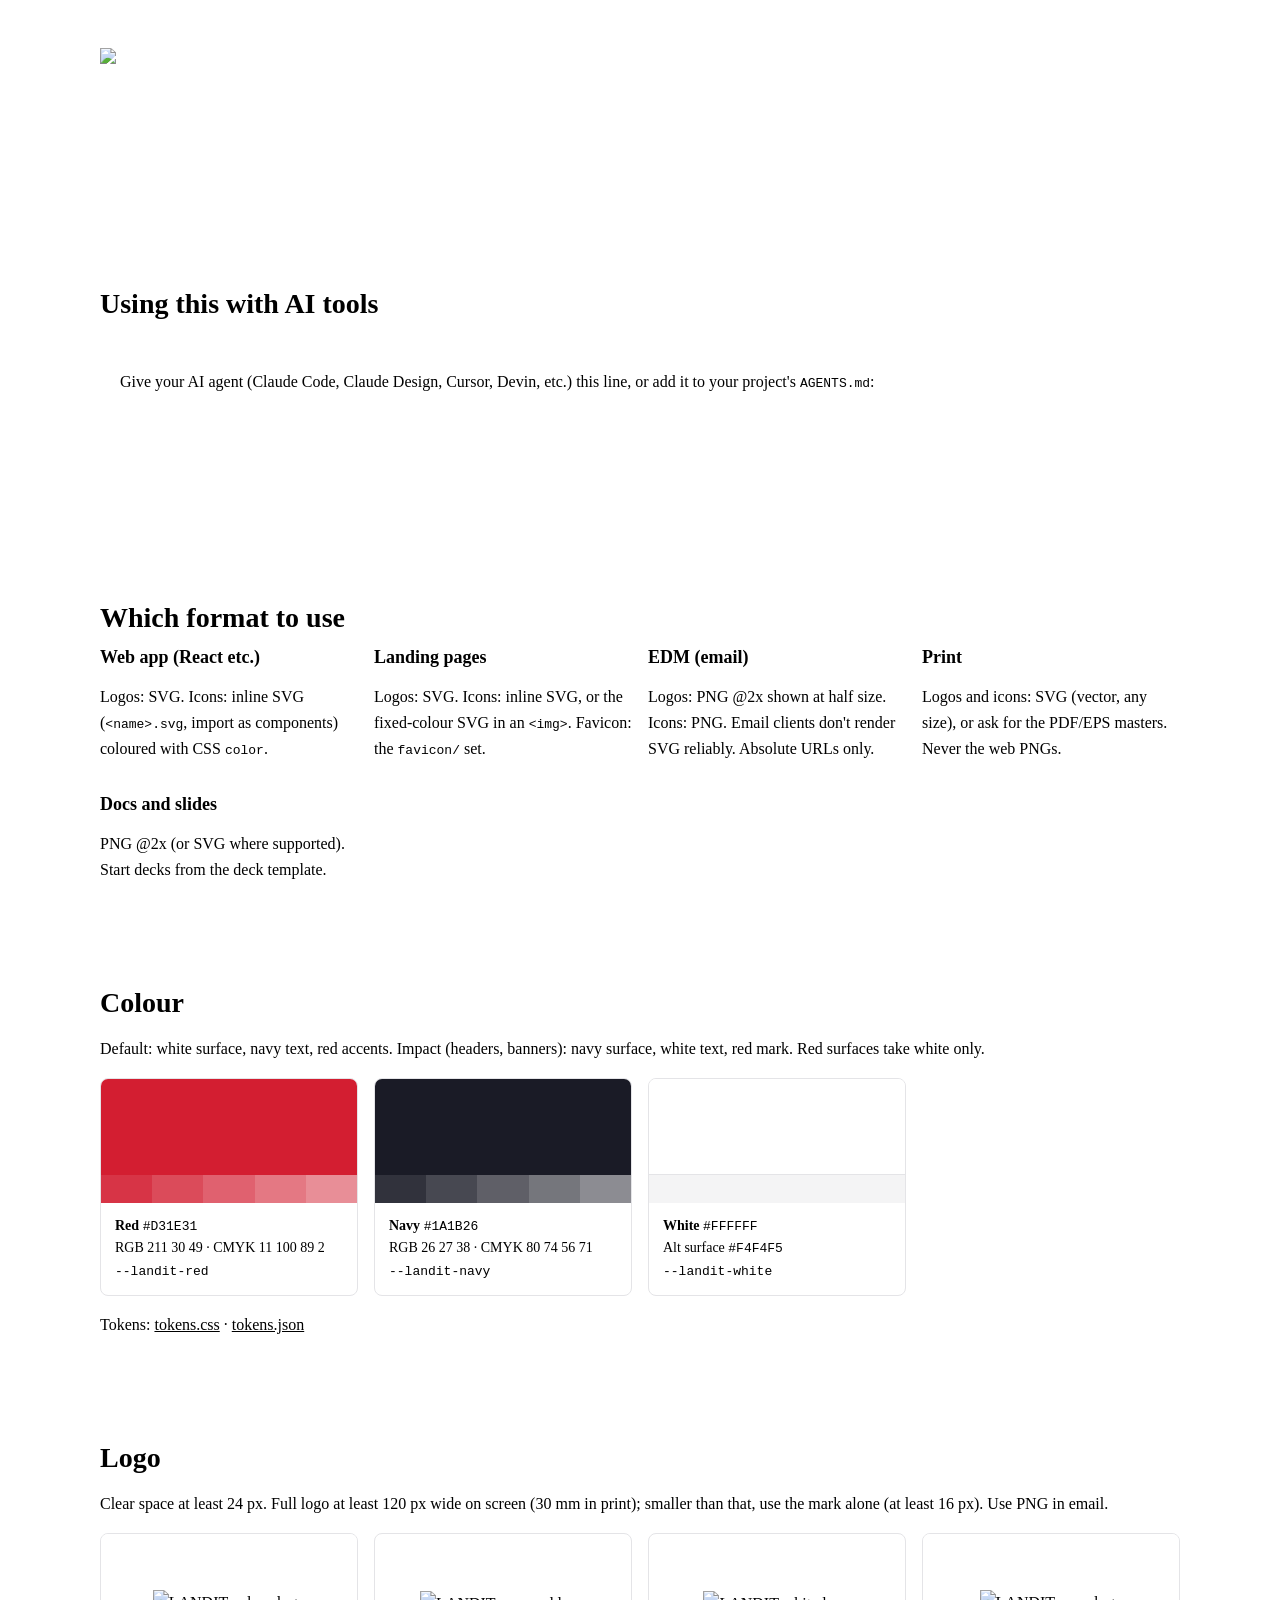
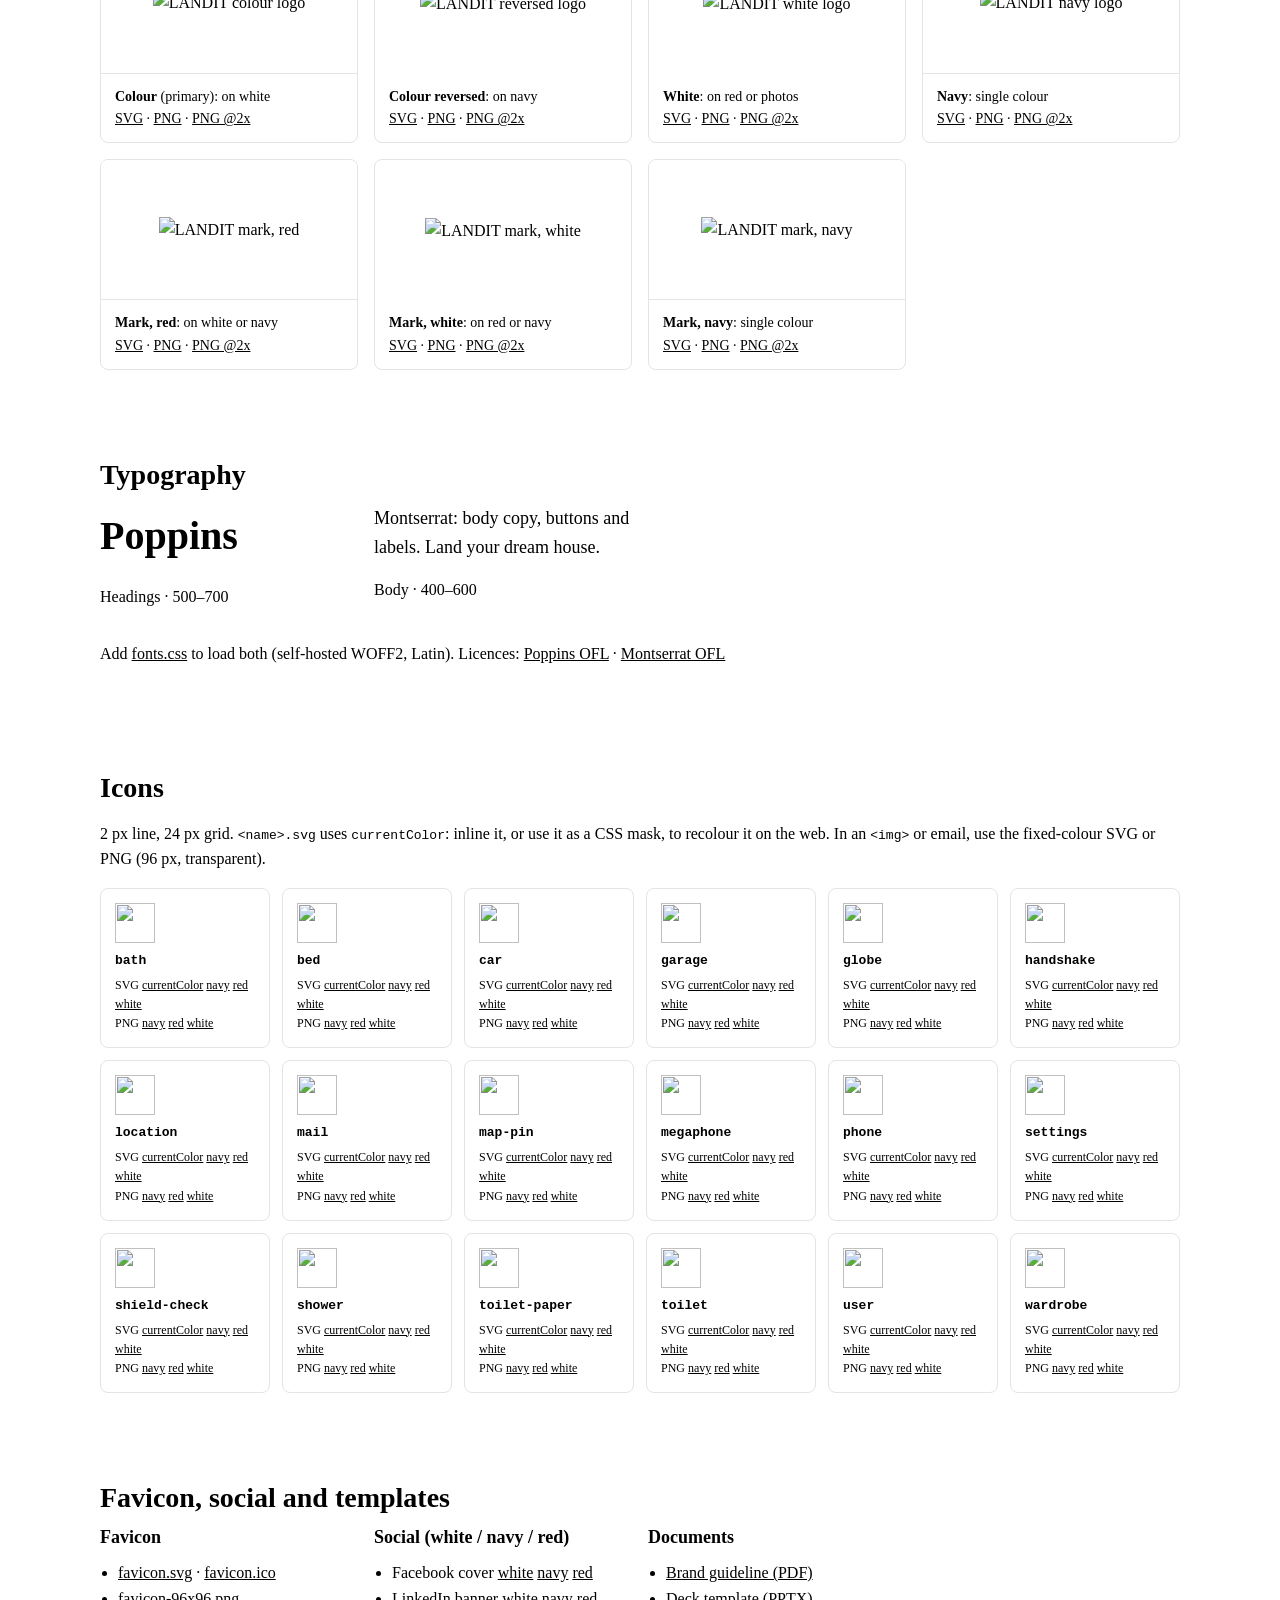
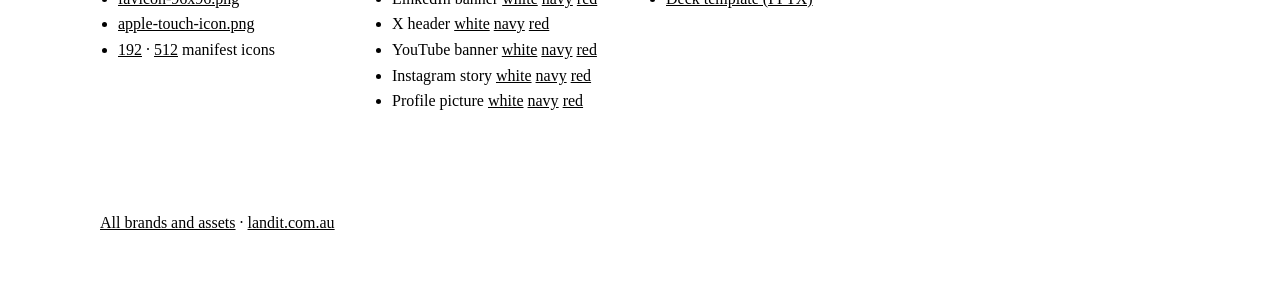
==== brand/landit/index.html @ 0f8bdc1c "chore: Add LANDIT brand guide, brand page and design tokens brand/landit/AGENTS.md is the agent-read" ====
<!DOCTYPE html>
<html lang="en-AU">
<head>
  <meta charset="UTF-8" />
  <meta name="viewport" content="width=device-width, initial-scale=1.0" />
  <meta name="robots" content="noindex, nofollow" />
  <title>LANDIT Brand Assets</title>
  <link rel="icon" href="https://asset.landit.com.au/brand/landit/favicon/favicon.svg" type="image/svg+xml" />
  <link rel="stylesheet" href="https://asset.landit.com.au/brand/landit/fonts/fonts.css" />
  <link rel="stylesheet" href="https://asset.landit.com.au/brand/landit/tokens.css" />
  <style>
    * { box-sizing: border-box; }
    body { margin: 0; font-family: var(--landit-font-body); color: var(--landit-text); background: var(--landit-surface); line-height: 1.6; }
    h1, h2, h3 { font-family: var(--landit-font-heading); line-height: 1.2; margin: 0 0 12px; }
    h2 { font-size: 28px; font-weight: 600; margin-top: 8px; }
    h3 { font-size: 18px; font-weight: 600; }
    a { color: var(--landit-red); }
    code { font-size: 13px; }
    .wrap { max-width: 1120px; margin: 0 auto; padding: 0 20px; }
    header { background: var(--landit-navy); color: #fff; padding: 48px 0 40px; }
    header img { width: 220px; height: auto; display: block; margin-bottom: 24px; }
    header p { margin: 0; max-width: 680px; color: #fff; overflow-wrap: anywhere; }
    header a { color: #fff; }
    section { padding: 40px 0; border-bottom: 1px solid var(--landit-surface-alt); }
    .muted { color: var(--landit-text-muted); }
    .grid { display: grid; gap: 16px; grid-template-columns: repeat(auto-fill, minmax(min(220px, 100%), 1fr)); }
    .card { border: 1px solid #E4E4E7; border-radius: 8px; overflow: hidden; }
    .card .body { padding: 12px 14px; font-size: 14px; }
    .swatch { height: 96px; }
    .logo-tile { height: 140px; display: flex; align-items: center; justify-content: center; padding: 24px; }
    .logo-tile img { max-width: 100%; max-height: 72px; }
    .on-white { background: #fff; border-bottom: 1px solid #E4E4E7; }
    .on-navy { background: var(--landit-navy); }
    .on-red { background: var(--landit-red); }
    .tints { display: flex; height: 28px; }
    .tints span { flex: 1; }
    .icons { display: grid; gap: 12px; grid-template-columns: repeat(auto-fill, minmax(min(170px, 100%), 1fr)); }
    .icon { margin: 0; border: 1px solid #E4E4E7; border-radius: 8px; padding: 14px; font-size: 12px; }
    .icon img { display: block; margin-bottom: 8px; }
    .icon code { display: block; font-size: 13px; font-weight: 600; margin-bottom: 4px; }
    .icon span { display: block; }
    .type-sample { font-family: var(--landit-font-heading); font-size: 40px; font-weight: 700; margin: 0; }
    .type-sample.body { font-family: var(--landit-font-body); font-size: 18px; font-weight: 400; }
    ul.links { padding-left: 18px; margin: 0; }
    .agents { background: var(--landit-surface-alt); border-radius: 8px; padding: 20px; }
    pre { background: var(--landit-navy); color: #fff; padding: 14px; border-radius: 8px; white-space: pre-wrap; overflow-wrap: anywhere; font-size: 13px; }
  </style>
</head>
<body>
  <header>
    <div class="wrap">
      <img src="https://asset.landit.com.au/brand/landit/logo/landit-logo-color-reversed.svg" alt="LANDIT" />
      <h1>Brand assets</h1>
      <p>Official, web-ready LANDIT logos, icons, fonts, colours and templates. Every link here is a permanent URL you can hotlink.
        Rules for using them: <a href="https://asset.landit.com.au/brand/landit/AGENTS.md">brand guide (AGENTS.md)</a> ·
        <a href="https://asset.landit.com.au/brand/landit/guideline/landit-brand-guideline.pdf">guideline PDF</a>.</p>
    </div>
  </header>

  <main class="wrap">
    <section>
      <h2>Using this with AI tools</h2>
      <div class="agents">
        <p>Give your AI agent (Claude Code, Claude Design, Cursor, Devin, etc.) this line, or add it to your project's <code>AGENTS.md</code>:</p>
        <pre>Follow the LANDIT brand guide at https://asset.landit.com.au/brand/landit/AGENTS.md
(index of all assets: https://asset.landit.com.au/llms.txt). Use the published asset URLs; don't redraw logos or icons.</pre>
      </div>
    </section>

    <section>
      <h2>Which format to use</h2>
      <div class="grid">
        <div><h3>Web app (React etc.)</h3><p>Logos: SVG. Icons: inline SVG (<code>&lt;name&gt;.svg</code>, import as components) coloured with CSS <code>color</code>.</p></div>
        <div><h3>Landing pages</h3><p>Logos: SVG. Icons: inline SVG, or the fixed-colour SVG in an <code>&lt;img&gt;</code>. Favicon: the <code>favicon/</code> set.</p></div>
        <div><h3>EDM (email)</h3><p>Logos: PNG @2x shown at half size. Icons: PNG. Email clients don't render SVG reliably. Absolute URLs only.</p></div>
        <div><h3>Print</h3><p>Logos and icons: SVG (vector, any size), or ask for the PDF/EPS masters. Never the web PNGs.</p></div>
        <div><h3>Docs and slides</h3><p>PNG @2x (or SVG where supported). Start decks from the deck template.</p></div>
      </div>
    </section>

    <section>
      <h2>Colour</h2>
      <p class="muted">Default: white surface, navy text, red accents. Impact (headers, banners): navy surface, white text, red mark. Red surfaces take white only.</p>
      <div class="grid">
        <div class="card"><div class="swatch" style="background:#D31E31"></div>
          <div class="tints"><span style="background:#D73446"></span><span style="background:#DB4B5A"></span><span style="background:#E0616F"></span><span style="background:#E47883"></span><span style="background:#E88E97"></span></div>
          <div class="body"><strong>Red</strong> <code>#D31E31</code><br />RGB 211 30 49 · CMYK 11 100 89 2<br /><code>--landit-red</code></div></div>
        <div class="card"><div class="swatch" style="background:#1A1B26"></div>
          <div class="tints"><span style="background:#31323C"></span><span style="background:#474851"></span><span style="background:#5F5F67"></span><span style="background:#75767C"></span><span style="background:#8C8C92"></span></div>
          <div class="body"><strong>Navy</strong> <code>#1A1B26</code><br />RGB 26 27 38 · CMYK 80 74 56 71<br /><code>--landit-navy</code></div></div>
        <div class="card"><div class="swatch" style="background:#FFFFFF;border-bottom:1px solid #E4E4E7"></div>
          <div class="tints"><span style="background:#F4F4F5"></span></div>
          <div class="body"><strong>White</strong> <code>#FFFFFF</code><br />Alt surface <code>#F4F4F5</code><br /><code>--landit-white</code></div></div>
      </div>
      <p>Tokens: <a href="https://asset.landit.com.au/brand/landit/tokens.css">tokens.css</a> · <a href="https://asset.landit.com.au/brand/landit/tokens.json">tokens.json</a></p>
    </section>

    <section>
      <h2>Logo</h2>
      <p class="muted">Clear space at least 24 px. Full logo at least 120 px wide on screen (30 mm in print); smaller than that, use the mark alone (at least 16 px). Use PNG in email.</p>
      <div class="grid">
        <div class="card"><div class="logo-tile on-white"><img src="https://asset.landit.com.au/brand/landit/logo/landit-logo-color.svg" alt="LANDIT colour logo" /></div>
          <div class="body"><strong>Colour</strong> (primary): on white<br /><a href="https://asset.landit.com.au/brand/landit/logo/landit-logo-color.svg">SVG</a> · <a href="https://asset.landit.com.au/brand/landit/logo/landit-logo-color.png">PNG</a> · <a href="https://asset.landit.com.au/brand/landit/logo/landit-logo-color@2x.png">PNG @2x</a></div></div>
        <div class="card"><div class="logo-tile on-navy"><img src="https://asset.landit.com.au/brand/landit/logo/landit-logo-color-reversed.svg" alt="LANDIT reversed logo" /></div>
          <div class="body"><strong>Colour reversed</strong>: on navy<br /><a href="https://asset.landit.com.au/brand/landit/logo/landit-logo-color-reversed.svg">SVG</a> · <a href="https://asset.landit.com.au/brand/landit/logo/landit-logo-color-reversed.png">PNG</a> · <a href="https://asset.landit.com.au/brand/landit/logo/landit-logo-color-reversed@2x.png">PNG @2x</a></div></div>
        <div class="card"><div class="logo-tile on-red"><img src="https://asset.landit.com.au/brand/landit/logo/landit-logo-white.svg" alt="LANDIT white logo" /></div>
          <div class="body"><strong>White</strong>: on red or photos<br /><a href="https://asset.landit.com.au/brand/landit/logo/landit-logo-white.svg">SVG</a> · <a href="https://asset.landit.com.au/brand/landit/logo/landit-logo-white.png">PNG</a> · <a href="https://asset.landit.com.au/brand/landit/logo/landit-logo-white@2x.png">PNG @2x</a></div></div>
        <div class="card"><div class="logo-tile on-white"><img src="https://asset.landit.com.au/brand/landit/logo/landit-logo-navy.svg" alt="LANDIT navy logo" /></div>
          <div class="body"><strong>Navy</strong>: single colour<br /><a href="https://asset.landit.com.au/brand/landit/logo/landit-logo-navy.svg">SVG</a> · <a href="https://asset.landit.com.au/brand/landit/logo/landit-logo-navy.png">PNG</a> · <a href="https://asset.landit.com.au/brand/landit/logo/landit-logo-navy@2x.png">PNG @2x</a></div></div>
        <div class="card"><div class="logo-tile on-white"><img src="https://asset.landit.com.au/brand/landit/logo/landit-mark-red.svg" alt="LANDIT mark, red" /></div>
          <div class="body"><strong>Mark, red</strong>: on white or navy<br /><a href="https://asset.landit.com.au/brand/landit/logo/landit-mark-red.svg">SVG</a> · <a href="https://asset.landit.com.au/brand/landit/logo/landit-mark-red.png">PNG</a> · <a href="https://asset.landit.com.au/brand/landit/logo/landit-mark-red@2x.png">PNG @2x</a></div></div>
        <div class="card"><div class="logo-tile on-red"><img src="https://asset.landit.com.au/brand/landit/logo/landit-mark-white.svg" alt="LANDIT mark, white" /></div>
          <div class="body"><strong>Mark, white</strong>: on red or navy<br /><a href="https://asset.landit.com.au/brand/landit/logo/landit-mark-white.svg">SVG</a> · <a href="https://asset.landit.com.au/brand/landit/logo/landit-mark-white.png">PNG</a> · <a href="https://asset.landit.com.au/brand/landit/logo/landit-mark-white@2x.png">PNG @2x</a></div></div>
        <div class="card"><div class="logo-tile on-white"><img src="https://asset.landit.com.au/brand/landit/logo/landit-mark-navy.svg" alt="LANDIT mark, navy" /></div>
          <div class="body"><strong>Mark, navy</strong>: single colour<br /><a href="https://asset.landit.com.au/brand/landit/logo/landit-mark-navy.svg">SVG</a> · <a href="https://asset.landit.com.au/brand/landit/logo/landit-mark-navy.png">PNG</a> · <a href="https://asset.landit.com.au/brand/landit/logo/landit-mark-navy@2x.png">PNG @2x</a></div></div>
      </div>
    </section>

    <section>
      <h2>Typography</h2>
      <div class="grid">
        <div><p class="type-sample">Poppins</p><p class="muted">Headings · 500–700</p></div>
        <div><p class="type-sample body">Montserrat: body copy, buttons and labels. Land your dream house.</p><p class="muted">Body · 400–600</p></div>
      </div>
      <p>Add <a href="https://asset.landit.com.au/brand/landit/fonts/fonts.css">fonts.css</a> to load both (self-hosted WOFF2, Latin). Licences: <a href="https://asset.landit.com.au/brand/landit/fonts/OFL-poppins.txt">Poppins OFL</a> · <a href="https://asset.landit.com.au/brand/landit/fonts/OFL-montserrat.txt">Montserrat OFL</a></p>
    </section>

    <section>
      <h2>Icons</h2>
      <p class="muted">2 px line, 24 px grid. <code>&lt;name&gt;.svg</code> uses <code>currentColor</code>: inline it, or use it as a CSS mask, to recolour it on the web. In an <code>&lt;img&gt;</code> or email, use the fixed-colour SVG or PNG (96 px, transparent).</p>
      <div class="icons">
      <figure class="icon"><img src="https://asset.landit.com.au/brand/landit/icons/svg/bath-navy.svg" alt="" width="40" height="40"><figcaption><code>bath</code><span>SVG <a href="https://asset.landit.com.au/brand/landit/icons/svg/bath.svg">currentColor</a> <a href="https://asset.landit.com.au/brand/landit/icons/svg/bath-navy.svg">navy</a> <a href="https://asset.landit.com.au/brand/landit/icons/svg/bath-red.svg">red</a> <a href="https://asset.landit.com.au/brand/landit/icons/svg/bath-white.svg">white</a></span><span>PNG <a href="https://asset.landit.com.au/brand/landit/icons/png/bath-navy.png">navy</a> <a href="https://asset.landit.com.au/brand/landit/icons/png/bath-red.png">red</a> <a href="https://asset.landit.com.au/brand/landit/icons/png/bath-white.png">white</a></span></figcaption></figure>
      <figure class="icon"><img src="https://asset.landit.com.au/brand/landit/icons/svg/bed-navy.svg" alt="" width="40" height="40"><figcaption><code>bed</code><span>SVG <a href="https://asset.landit.com.au/brand/landit/icons/svg/bed.svg">currentColor</a> <a href="https://asset.landit.com.au/brand/landit/icons/svg/bed-navy.svg">navy</a> <a href="https://asset.landit.com.au/brand/landit/icons/svg/bed-red.svg">red</a> <a href="https://asset.landit.com.au/brand/landit/icons/svg/bed-white.svg">white</a></span><span>PNG <a href="https://asset.landit.com.au/brand/landit/icons/png/bed-navy.png">navy</a> <a href="https://asset.landit.com.au/brand/landit/icons/png/bed-red.png">red</a> <a href="https://asset.landit.com.au/brand/landit/icons/png/bed-white.png">white</a></span></figcaption></figure>
      <figure class="icon"><img src="https://asset.landit.com.au/brand/landit/icons/svg/car-navy.svg" alt="" width="40" height="40"><figcaption><code>car</code><span>SVG <a href="https://asset.landit.com.au/brand/landit/icons/svg/car.svg">currentColor</a> <a href="https://asset.landit.com.au/brand/landit/icons/svg/car-navy.svg">navy</a> <a href="https://asset.landit.com.au/brand/landit/icons/svg/car-red.svg">red</a> <a href="https://asset.landit.com.au/brand/landit/icons/svg/car-white.svg">white</a></span><span>PNG <a href="https://asset.landit.com.au/brand/landit/icons/png/car-navy.png">navy</a> <a href="https://asset.landit.com.au/brand/landit/icons/png/car-red.png">red</a> <a href="https://asset.landit.com.au/brand/landit/icons/png/car-white.png">white</a></span></figcaption></figure>
      <figure class="icon"><img src="https://asset.landit.com.au/brand/landit/icons/svg/garage-navy.svg" alt="" width="40" height="40"><figcaption><code>garage</code><span>SVG <a href="https://asset.landit.com.au/brand/landit/icons/svg/garage.svg">currentColor</a> <a href="https://asset.landit.com.au/brand/landit/icons/svg/garage-navy.svg">navy</a> <a href="https://asset.landit.com.au/brand/landit/icons/svg/garage-red.svg">red</a> <a href="https://asset.landit.com.au/brand/landit/icons/svg/garage-white.svg">white</a></span><span>PNG <a href="https://asset.landit.com.au/brand/landit/icons/png/garage-navy.png">navy</a> <a href="https://asset.landit.com.au/brand/landit/icons/png/garage-red.png">red</a> <a href="https://asset.landit.com.au/brand/landit/icons/png/garage-white.png">white</a></span></figcaption></figure>
      <figure class="icon"><img src="https://asset.landit.com.au/brand/landit/icons/svg/globe-navy.svg" alt="" width="40" height="40"><figcaption><code>globe</code><span>SVG <a href="https://asset.landit.com.au/brand/landit/icons/svg/globe.svg">currentColor</a> <a href="https://asset.landit.com.au/brand/landit/icons/svg/globe-navy.svg">navy</a> <a href="https://asset.landit.com.au/brand/landit/icons/svg/globe-red.svg">red</a> <a href="https://asset.landit.com.au/brand/landit/icons/svg/globe-white.svg">white</a></span><span>PNG <a href="https://asset.landit.com.au/brand/landit/icons/png/globe-navy.png">navy</a> <a href="https://asset.landit.com.au/brand/landit/icons/png/globe-red.png">red</a> <a href="https://asset.landit.com.au/brand/landit/icons/png/globe-white.png">white</a></span></figcaption></figure>
      <figure class="icon"><img src="https://asset.landit.com.au/brand/landit/icons/svg/handshake-navy.svg" alt="" width="40" height="40"><figcaption><code>handshake</code><span>SVG <a href="https://asset.landit.com.au/brand/landit/icons/svg/handshake.svg">currentColor</a> <a href="https://asset.landit.com.au/brand/landit/icons/svg/handshake-navy.svg">navy</a> <a href="https://asset.landit.com.au/brand/landit/icons/svg/handshake-red.svg">red</a> <a href="https://asset.landit.com.au/brand/landit/icons/svg/handshake-white.svg">white</a></span><span>PNG <a href="https://asset.landit.com.au/brand/landit/icons/png/handshake-navy.png">navy</a> <a href="https://asset.landit.com.au/brand/landit/icons/png/handshake-red.png">red</a> <a href="https://asset.landit.com.au/brand/landit/icons/png/handshake-white.png">white</a></span></figcaption></figure>
      <figure class="icon"><img src="https://asset.landit.com.au/brand/landit/icons/svg/location-navy.svg" alt="" width="40" height="40"><figcaption><code>location</code><span>SVG <a href="https://asset.landit.com.au/brand/landit/icons/svg/location.svg">currentColor</a> <a href="https://asset.landit.com.au/brand/landit/icons/svg/location-navy.svg">navy</a> <a href="https://asset.landit.com.au/brand/landit/icons/svg/location-red.svg">red</a> <a href="https://asset.landit.com.au/brand/landit/icons/svg/location-white.svg">white</a></span><span>PNG <a href="https://asset.landit.com.au/brand/landit/icons/png/location-navy.png">navy</a> <a href="https://asset.landit.com.au/brand/landit/icons/png/location-red.png">red</a> <a href="https://asset.landit.com.au/brand/landit/icons/png/location-white.png">white</a></span></figcaption></figure>
      <figure class="icon"><img src="https://asset.landit.com.au/brand/landit/icons/svg/mail-navy.svg" alt="" width="40" height="40"><figcaption><code>mail</code><span>SVG <a href="https://asset.landit.com.au/brand/landit/icons/svg/mail.svg">currentColor</a> <a href="https://asset.landit.com.au/brand/landit/icons/svg/mail-navy.svg">navy</a> <a href="https://asset.landit.com.au/brand/landit/icons/svg/mail-red.svg">red</a> <a href="https://asset.landit.com.au/brand/landit/icons/svg/mail-white.svg">white</a></span><span>PNG <a href="https://asset.landit.com.au/brand/landit/icons/png/mail-navy.png">navy</a> <a href="https://asset.landit.com.au/brand/landit/icons/png/mail-red.png">red</a> <a href="https://asset.landit.com.au/brand/landit/icons/png/mail-white.png">white</a></span></figcaption></figure>
      <figure class="icon"><img src="https://asset.landit.com.au/brand/landit/icons/svg/map-pin-navy.svg" alt="" width="40" height="40"><figcaption><code>map-pin</code><span>SVG <a href="https://asset.landit.com.au/brand/landit/icons/svg/map-pin.svg">currentColor</a> <a href="https://asset.landit.com.au/brand/landit/icons/svg/map-pin-navy.svg">navy</a> <a href="https://asset.landit.com.au/brand/landit/icons/svg/map-pin-red.svg">red</a> <a href="https://asset.landit.com.au/brand/landit/icons/svg/map-pin-white.svg">white</a></span><span>PNG <a href="https://asset.landit.com.au/brand/landit/icons/png/map-pin-navy.png">navy</a> <a href="https://asset.landit.com.au/brand/landit/icons/png/map-pin-red.png">red</a> <a href="https://asset.landit.com.au/brand/landit/icons/png/map-pin-white.png">white</a></span></figcaption></figure>
      <figure class="icon"><img src="https://asset.landit.com.au/brand/landit/icons/svg/megaphone-navy.svg" alt="" width="40" height="40"><figcaption><code>megaphone</code><span>SVG <a href="https://asset.landit.com.au/brand/landit/icons/svg/megaphone.svg">currentColor</a> <a href="https://asset.landit.com.au/brand/landit/icons/svg/megaphone-navy.svg">navy</a> <a href="https://asset.landit.com.au/brand/landit/icons/svg/megaphone-red.svg">red</a> <a href="https://asset.landit.com.au/brand/landit/icons/svg/megaphone-white.svg">white</a></span><span>PNG <a href="https://asset.landit.com.au/brand/landit/icons/png/megaphone-navy.png">navy</a> <a href="https://asset.landit.com.au/brand/landit/icons/png/megaphone-red.png">red</a> <a href="https://asset.landit.com.au/brand/landit/icons/png/megaphone-white.png">white</a></span></figcaption></figure>
      <figure class="icon"><img src="https://asset.landit.com.au/brand/landit/icons/svg/phone-navy.svg" alt="" width="40" height="40"><figcaption><code>phone</code><span>SVG <a href="https://asset.landit.com.au/brand/landit/icons/svg/phone.svg">currentColor</a> <a href="https://asset.landit.com.au/brand/landit/icons/svg/phone-navy.svg">navy</a> <a href="https://asset.landit.com.au/brand/landit/icons/svg/phone-red.svg">red</a> <a href="https://asset.landit.com.au/brand/landit/icons/svg/phone-white.svg">white</a></span><span>PNG <a href="https://asset.landit.com.au/brand/landit/icons/png/phone-navy.png">navy</a> <a href="https://asset.landit.com.au/brand/landit/icons/png/phone-red.png">red</a> <a href="https://asset.landit.com.au/brand/landit/icons/png/phone-white.png">white</a></span></figcaption></figure>
      <figure class="icon"><img src="https://asset.landit.com.au/brand/landit/icons/svg/settings-navy.svg" alt="" width="40" height="40"><figcaption><code>settings</code><span>SVG <a href="https://asset.landit.com.au/brand/landit/icons/svg/settings.svg">currentColor</a> <a href="https://asset.landit.com.au/brand/landit/icons/svg/settings-navy.svg">navy</a> <a href="https://asset.landit.com.au/brand/landit/icons/svg/settings-red.svg">red</a> <a href="https://asset.landit.com.au/brand/landit/icons/svg/settings-white.svg">white</a></span><span>PNG <a href="https://asset.landit.com.au/brand/landit/icons/png/settings-navy.png">navy</a> <a href="https://asset.landit.com.au/brand/landit/icons/png/settings-red.png">red</a> <a href="https://asset.landit.com.au/brand/landit/icons/png/settings-white.png">white</a></span></figcaption></figure>
      <figure class="icon"><img src="https://asset.landit.com.au/brand/landit/icons/svg/shield-check-navy.svg" alt="" width="40" height="40"><figcaption><code>shield-check</code><span>SVG <a href="https://asset.landit.com.au/brand/landit/icons/svg/shield-check.svg">currentColor</a> <a href="https://asset.landit.com.au/brand/landit/icons/svg/shield-check-navy.svg">navy</a> <a href="https://asset.landit.com.au/brand/landit/icons/svg/shield-check-red.svg">red</a> <a href="https://asset.landit.com.au/brand/landit/icons/svg/shield-check-white.svg">white</a></span><span>PNG <a href="https://asset.landit.com.au/brand/landit/icons/png/shield-check-navy.png">navy</a> <a href="https://asset.landit.com.au/brand/landit/icons/png/shield-check-red.png">red</a> <a href="https://asset.landit.com.au/brand/landit/icons/png/shield-check-white.png">white</a></span></figcaption></figure>
      <figure class="icon"><img src="https://asset.landit.com.au/brand/landit/icons/svg/shower-navy.svg" alt="" width="40" height="40"><figcaption><code>shower</code><span>SVG <a href="https://asset.landit.com.au/brand/landit/icons/svg/shower.svg">currentColor</a> <a href="https://asset.landit.com.au/brand/landit/icons/svg/shower-navy.svg">navy</a> <a href="https://asset.landit.com.au/brand/landit/icons/svg/shower-red.svg">red</a> <a href="https://asset.landit.com.au/brand/landit/icons/svg/shower-white.svg">white</a></span><span>PNG <a href="https://asset.landit.com.au/brand/landit/icons/png/shower-navy.png">navy</a> <a href="https://asset.landit.com.au/brand/landit/icons/png/shower-red.png">red</a> <a href="https://asset.landit.com.au/brand/landit/icons/png/shower-white.png">white</a></span></figcaption></figure>
      <figure class="icon"><img src="https://asset.landit.com.au/brand/landit/icons/svg/toilet-paper-navy.svg" alt="" width="40" height="40"><figcaption><code>toilet-paper</code><span>SVG <a href="https://asset.landit.com.au/brand/landit/icons/svg/toilet-paper.svg">currentColor</a> <a href="https://asset.landit.com.au/brand/landit/icons/svg/toilet-paper-navy.svg">navy</a> <a href="https://asset.landit.com.au/brand/landit/icons/svg/toilet-paper-red.svg">red</a> <a href="https://asset.landit.com.au/brand/landit/icons/svg/toilet-paper-white.svg">white</a></span><span>PNG <a href="https://asset.landit.com.au/brand/landit/icons/png/toilet-paper-navy.png">navy</a> <a href="https://asset.landit.com.au/brand/landit/icons/png/toilet-paper-red.png">red</a> <a href="https://asset.landit.com.au/brand/landit/icons/png/toilet-paper-white.png">white</a></span></figcaption></figure>
      <figure class="icon"><img src="https://asset.landit.com.au/brand/landit/icons/svg/toilet-navy.svg" alt="" width="40" height="40"><figcaption><code>toilet</code><span>SVG <a href="https://asset.landit.com.au/brand/landit/icons/svg/toilet.svg">currentColor</a> <a href="https://asset.landit.com.au/brand/landit/icons/svg/toilet-navy.svg">navy</a> <a href="https://asset.landit.com.au/brand/landit/icons/svg/toilet-red.svg">red</a> <a href="https://asset.landit.com.au/brand/landit/icons/svg/toilet-white.svg">white</a></span><span>PNG <a href="https://asset.landit.com.au/brand/landit/icons/png/toilet-navy.png">navy</a> <a href="https://asset.landit.com.au/brand/landit/icons/png/toilet-red.png">red</a> <a href="https://asset.landit.com.au/brand/landit/icons/png/toilet-white.png">white</a></span></figcaption></figure>
      <figure class="icon"><img src="https://asset.landit.com.au/brand/landit/icons/svg/user-navy.svg" alt="" width="40" height="40"><figcaption><code>user</code><span>SVG <a href="https://asset.landit.com.au/brand/landit/icons/svg/user.svg">currentColor</a> <a href="https://asset.landit.com.au/brand/landit/icons/svg/user-navy.svg">navy</a> <a href="https://asset.landit.com.au/brand/landit/icons/svg/user-red.svg">red</a> <a href="https://asset.landit.com.au/brand/landit/icons/svg/user-white.svg">white</a></span><span>PNG <a href="https://asset.landit.com.au/brand/landit/icons/png/user-navy.png">navy</a> <a href="https://asset.landit.com.au/brand/landit/icons/png/user-red.png">red</a> <a href="https://asset.landit.com.au/brand/landit/icons/png/user-white.png">white</a></span></figcaption></figure>
      <figure class="icon"><img src="https://asset.landit.com.au/brand/landit/icons/svg/wardrobe-navy.svg" alt="" width="40" height="40"><figcaption><code>wardrobe</code><span>SVG <a href="https://asset.landit.com.au/brand/landit/icons/svg/wardrobe.svg">currentColor</a> <a href="https://asset.landit.com.au/brand/landit/icons/svg/wardrobe-navy.svg">navy</a> <a href="https://asset.landit.com.au/brand/landit/icons/svg/wardrobe-red.svg">red</a> <a href="https://asset.landit.com.au/brand/landit/icons/svg/wardrobe-white.svg">white</a></span><span>PNG <a href="https://asset.landit.com.au/brand/landit/icons/png/wardrobe-navy.png">navy</a> <a href="https://asset.landit.com.au/brand/landit/icons/png/wardrobe-red.png">red</a> <a href="https://asset.landit.com.au/brand/landit/icons/png/wardrobe-white.png">white</a></span></figcaption></figure>
      </div>
    </section>

    <section>
      <h2>Favicon, social and templates</h2>
      <div class="grid">
        <div><h3>Favicon</h3><ul class="links">
          <li><a href="https://asset.landit.com.au/brand/landit/favicon/favicon.svg">favicon.svg</a> · <a href="https://asset.landit.com.au/brand/landit/favicon/favicon.ico">favicon.ico</a></li>
          <li><a href="https://asset.landit.com.au/brand/landit/favicon/favicon-96x96.png">favicon-96x96.png</a></li>
          <li><a href="https://asset.landit.com.au/brand/landit/favicon/apple-touch-icon.png">apple-touch-icon.png</a></li>
          <li><a href="https://asset.landit.com.au/brand/landit/favicon/web-app-manifest-192x192.png">192</a> · <a href="https://asset.landit.com.au/brand/landit/favicon/web-app-manifest-512x512.png">512</a> manifest icons</li></ul></div>
        <div><h3>Social (white / navy / red)</h3><ul class="links">
          <li>Facebook cover <a href="https://asset.landit.com.au/brand/landit/social/facebook-cover-white.jpg">white</a> <a href="https://asset.landit.com.au/brand/landit/social/facebook-cover-navy.jpg">navy</a> <a href="https://asset.landit.com.au/brand/landit/social/facebook-cover-red.jpg">red</a></li>
          <li>LinkedIn banner <a href="https://asset.landit.com.au/brand/landit/social/linkedin-banner-white.jpg">white</a> <a href="https://asset.landit.com.au/brand/landit/social/linkedin-banner-navy.jpg">navy</a> <a href="https://asset.landit.com.au/brand/landit/social/linkedin-banner-red.jpg">red</a></li>
          <li>X header <a href="https://asset.landit.com.au/brand/landit/social/x-header-white.jpg">white</a> <a href="https://asset.landit.com.au/brand/landit/social/x-header-navy.jpg">navy</a> <a href="https://asset.landit.com.au/brand/landit/social/x-header-red.jpg">red</a></li>
          <li>YouTube banner <a href="https://asset.landit.com.au/brand/landit/social/youtube-banner-white.jpg">white</a> <a href="https://asset.landit.com.au/brand/landit/social/youtube-banner-navy.jpg">navy</a> <a href="https://asset.landit.com.au/brand/landit/social/youtube-banner-red.jpg">red</a></li>
          <li>Instagram story <a href="https://asset.landit.com.au/brand/landit/social/instagram-story-white.jpg">white</a> <a href="https://asset.landit.com.au/brand/landit/social/instagram-story-navy.jpg">navy</a> <a href="https://asset.landit.com.au/brand/landit/social/instagram-story-red.jpg">red</a></li>
          <li>Profile picture <a href="https://asset.landit.com.au/brand/landit/social/profile-picture-white.jpg">white</a> <a href="https://asset.landit.com.au/brand/landit/social/profile-picture-navy.jpg">navy</a> <a href="https://asset.landit.com.au/brand/landit/social/profile-picture-red.jpg">red</a></li></ul></div>
        <div><h3>Documents</h3><ul class="links">
          <li><a href="https://asset.landit.com.au/brand/landit/guideline/landit-brand-guideline.pdf">Brand guideline (PDF)</a></li>
          <li><a href="https://asset.landit.com.au/brand/landit/templates/landit-deck-template.pptx">Deck template (PPTX)</a></li></ul></div>
      </div>
    </section>

    <section>
      <p class="muted"><a href="https://asset.landit.com.au/">All brands and assets</a> · <a href="https://landit.com.au/">landit.com.au</a></p>
    </section>
  </main>
</body>
</html>
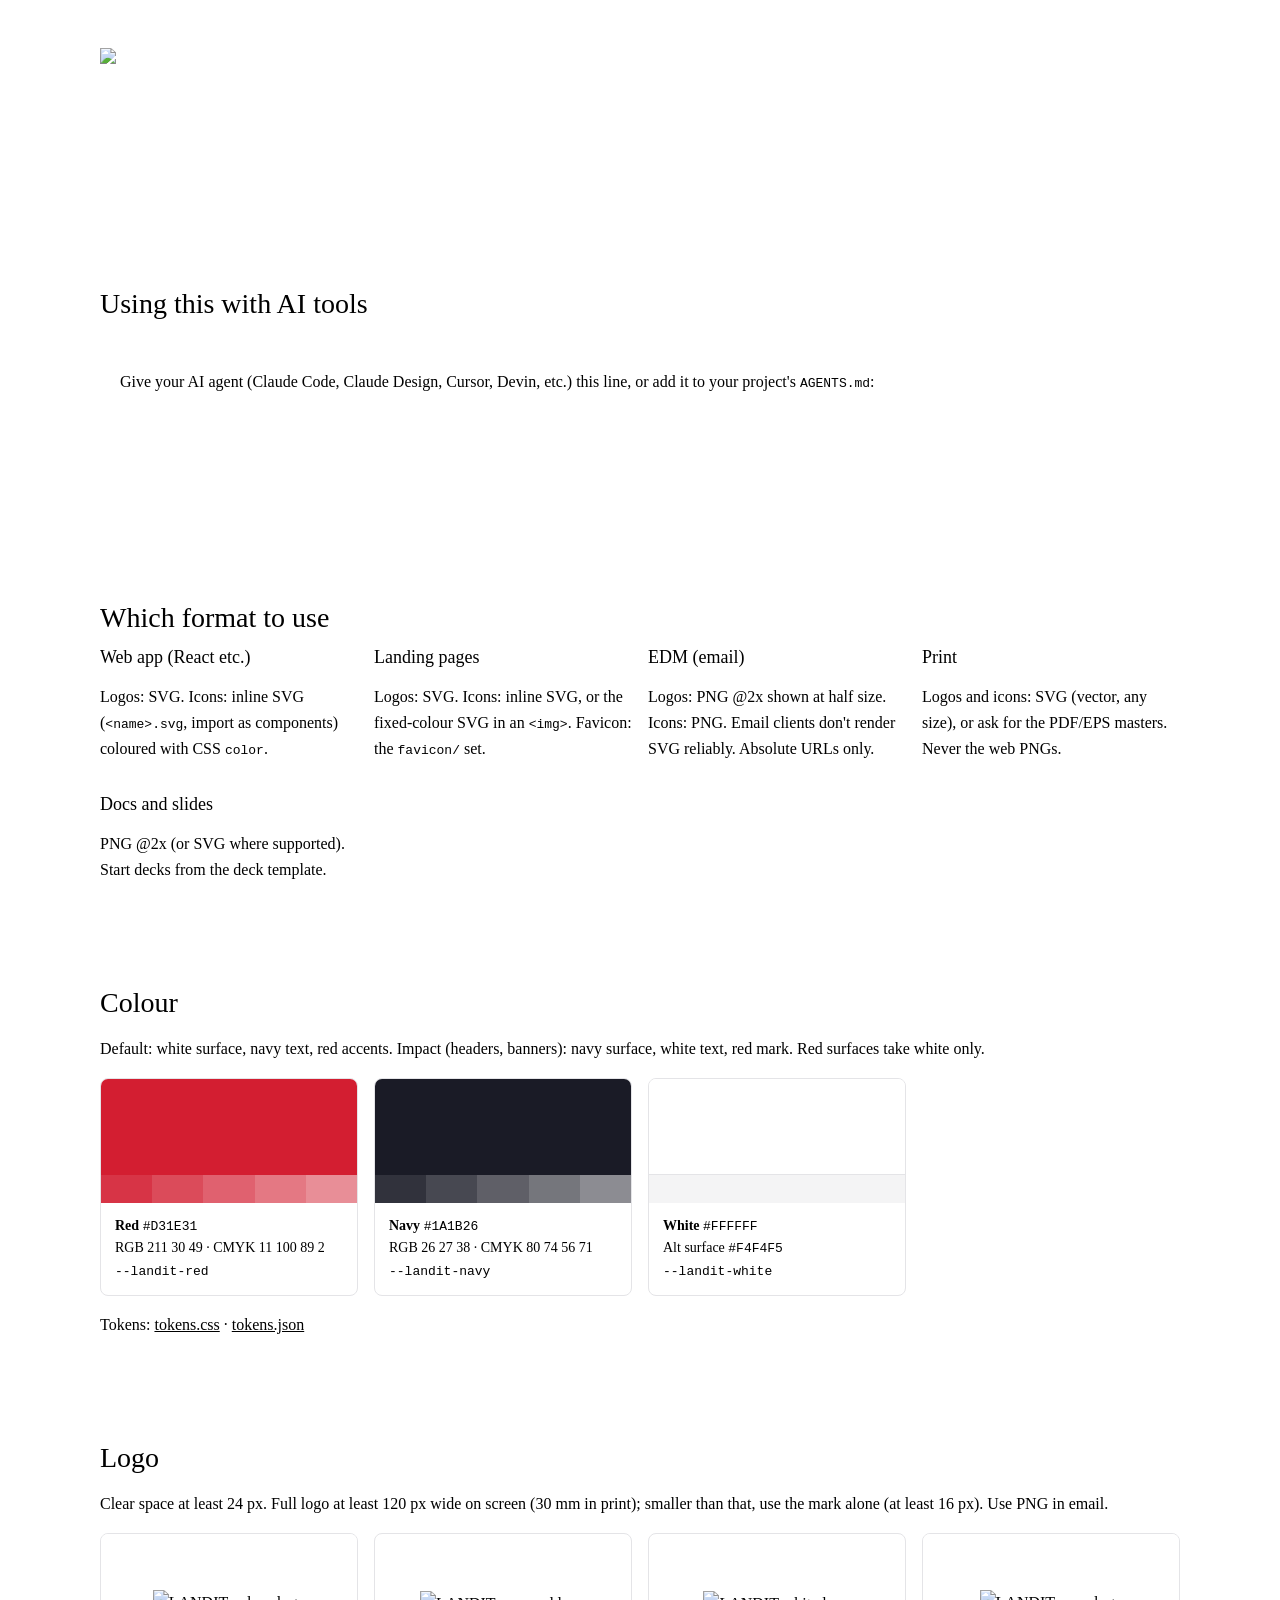
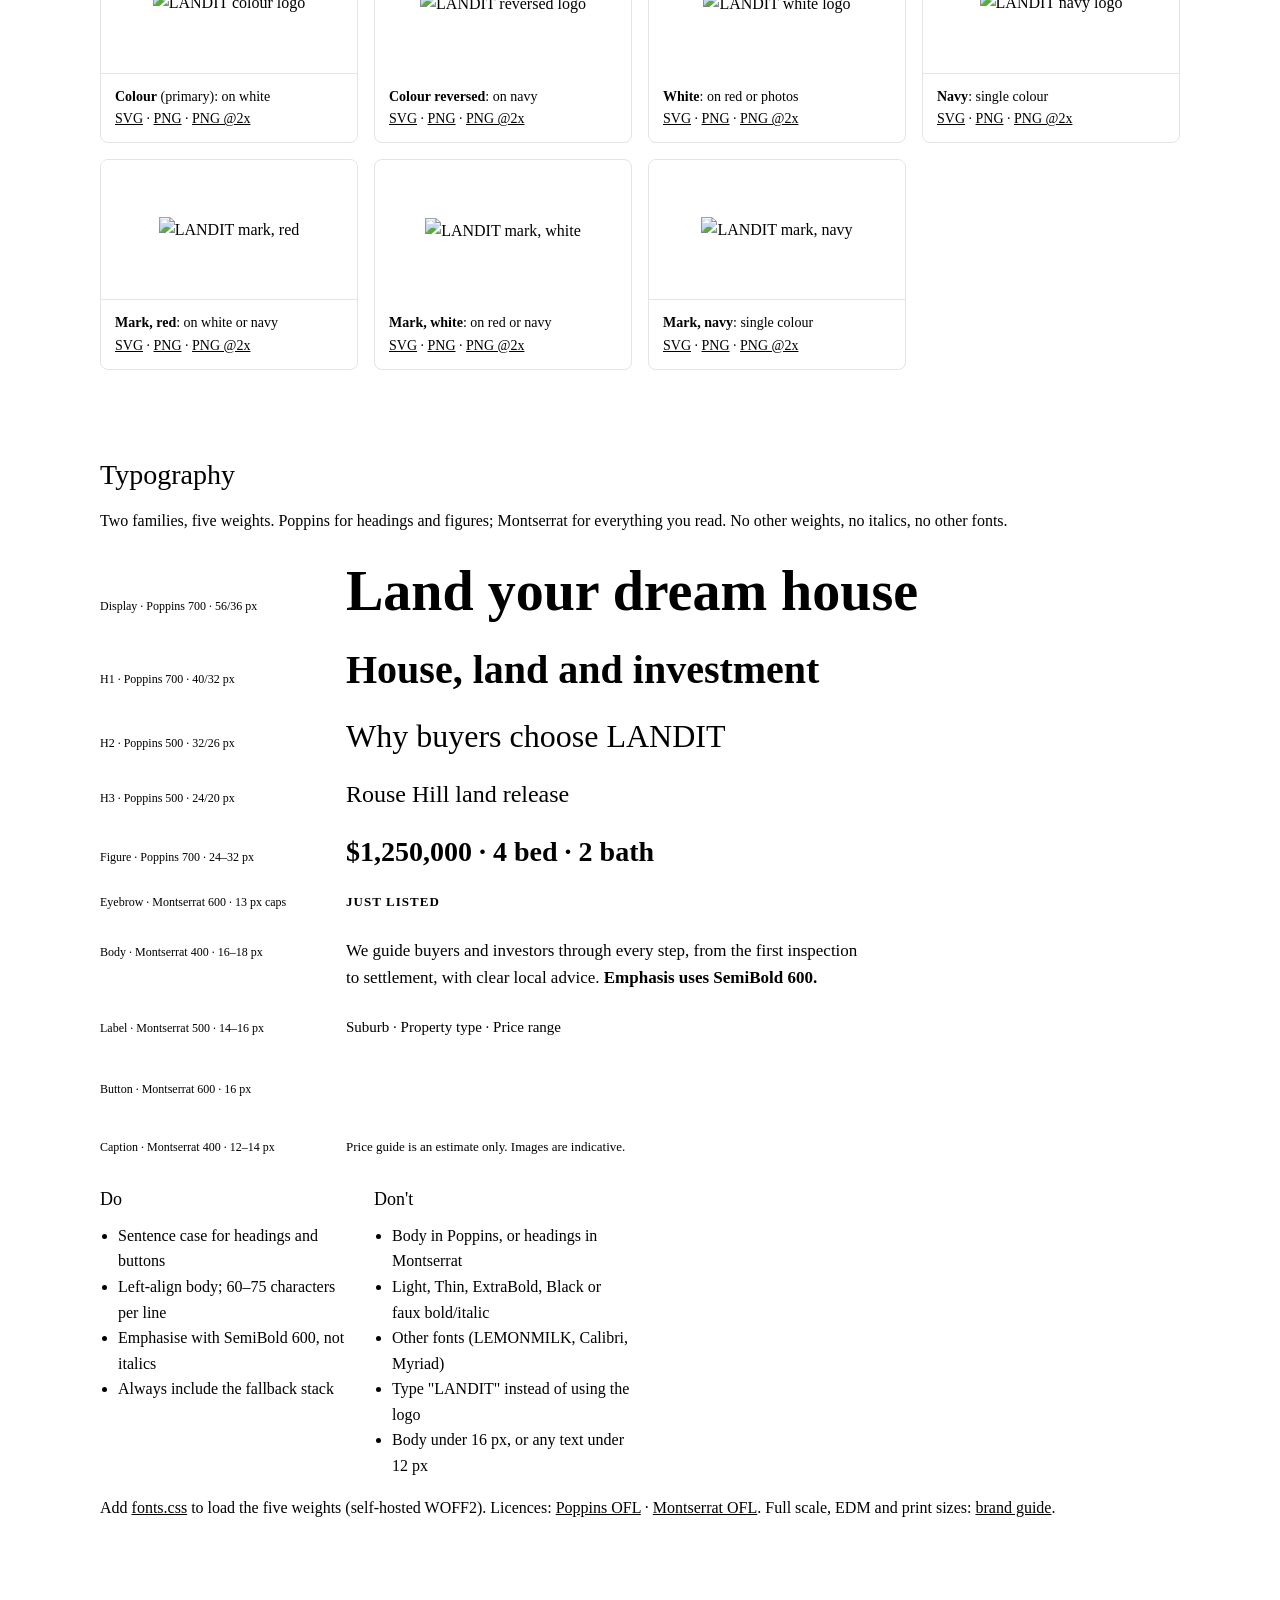
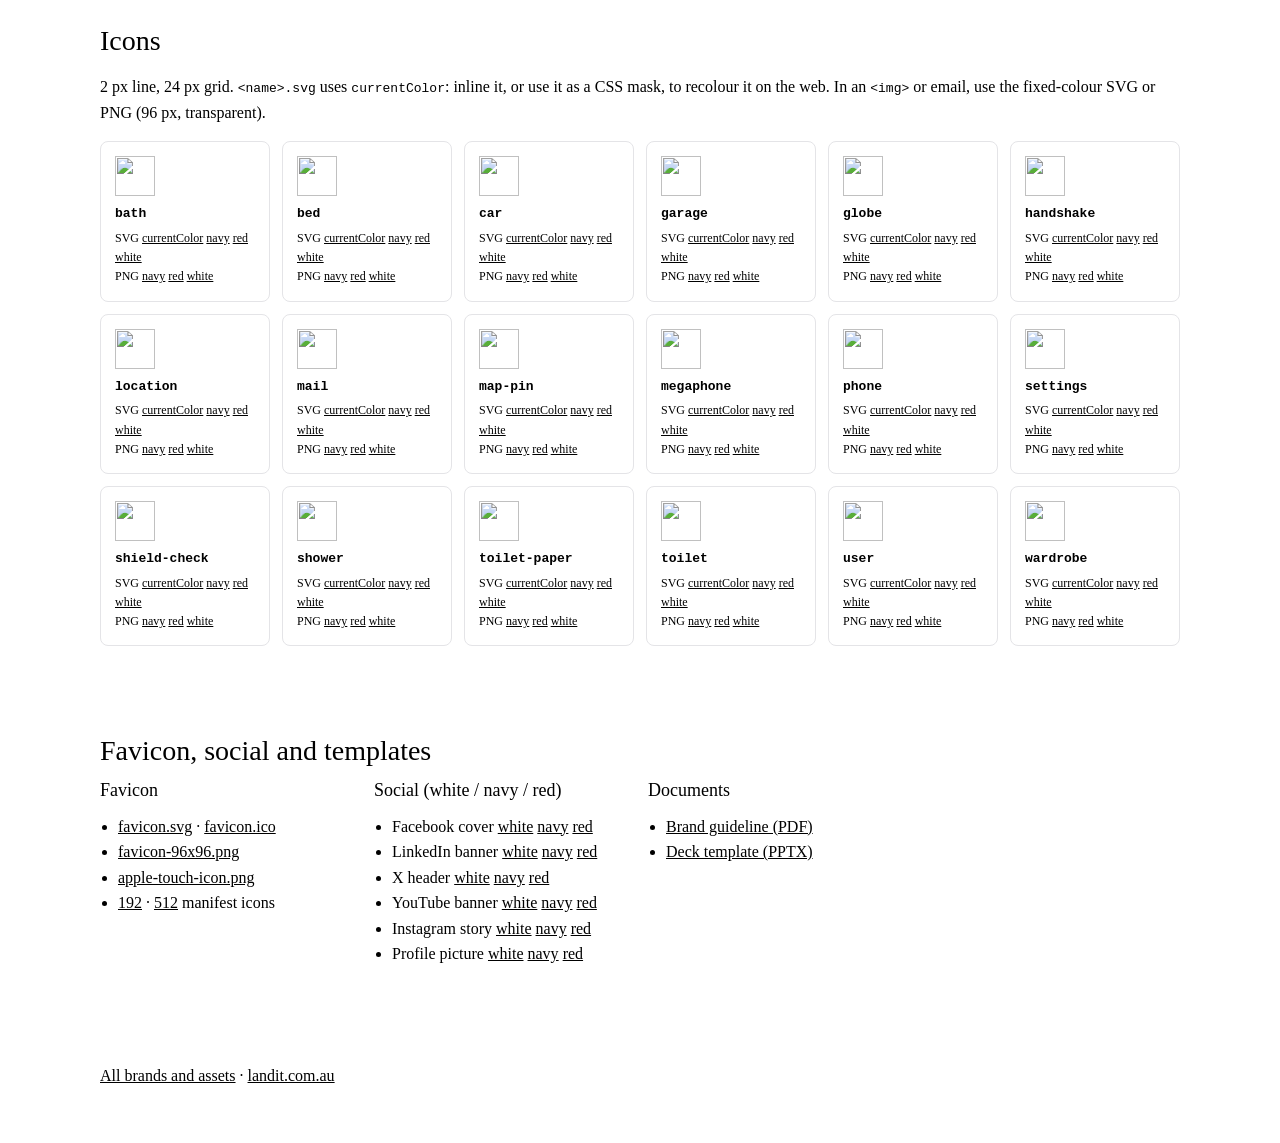
==== commit 040f3bb4: "chore: Define LANDIT type system and publish only the five brand weights Typography guide now sets r" ====
--- a/brand/landit/index.html
+++ b/brand/landit/index.html
@@ -12,8 +12,8 @@
     * { box-sizing: border-box; }
     body { margin: 0; font-family: var(--landit-font-body); color: var(--landit-text); background: var(--landit-surface); line-height: 1.6; }
     h1, h2, h3 { font-family: var(--landit-font-heading); line-height: 1.2; margin: 0 0 12px; }
-    h2 { font-size: 28px; font-weight: 600; margin-top: 8px; }
-    h3 { font-size: 18px; font-weight: 600; }
+    h2 { font-size: 28px; margin-top: 8px; }
+    h3 { font-size: 18px; }
     a { color: var(--landit-red); }
     code { font-size: 13px; }
     .wrap { max-width: 1120px; margin: 0 auto; padding: 0 20px; }
@@ -39,8 +39,11 @@
     .icon img { display: block; margin-bottom: 8px; }
     .icon code { display: block; font-size: 13px; font-weight: 600; margin-bottom: 4px; }
     .icon span { display: block; }
-    .type-sample { font-family: var(--landit-font-heading); font-size: 40px; font-weight: 700; margin: 0; }
-    .type-sample.body { font-family: var(--landit-font-body); font-size: 18px; font-weight: 400; }
+    .type-scale .row { display: grid; grid-template-columns: minmax(0, 230px) minmax(0, 1fr); gap: 16px; align-items: baseline; padding: 12px 0; border-bottom: 1px solid var(--landit-surface-alt); }
+    .type-scale .spec { font-size: 12px; color: var(--landit-text-muted); }
+    @media (max-width: 600px) { .type-scale .row { grid-template-columns: minmax(0, 1fr); gap: 4px; } }
+    strong { font-weight: 600; }
+    h2, h3 { font-weight: 500; }
     ul.links { padding-left: 18px; margin: 0; }
     .agents { background: var(--landit-surface-alt); border-radius: 8px; padding: 20px; }
     pre { background: var(--landit-navy); color: #fff; padding: 14px; border-radius: 8px; white-space: pre-wrap; overflow-wrap: anywhere; font-size: 13px; }
@@ -118,11 +121,24 @@
 
     <section>
       <h2>Typography</h2>
-      <div class="grid">
-        <div><p class="type-sample">Poppins</p><p class="muted">Headings · 500–700</p></div>
-        <div><p class="type-sample body">Montserrat: body copy, buttons and labels. Land your dream house.</p><p class="muted">Body · 400–600</p></div>
+      <p class="muted">Two families, five weights. Poppins for headings and figures; Montserrat for everything you read. No other weights, no italics, no other fonts.</p>
+      <div class="type-scale">
+        <div class="row"><span class="spec">Display · Poppins 700 · 56/36 px</span><span style="font-family:var(--landit-font-heading);font-weight:700;font-size:clamp(36px,6vw,56px);line-height:1.1">Land your dream house</span></div>
+        <div class="row"><span class="spec">H1 · Poppins 700 · 40/32 px</span><span style="font-family:var(--landit-font-heading);font-weight:700;font-size:clamp(32px,4.5vw,40px);line-height:1.15">House, land and investment</span></div>
+        <div class="row"><span class="spec">H2 · Poppins 500 · 32/26 px</span><span style="font-family:var(--landit-font-heading);font-weight:500;font-size:clamp(26px,3.5vw,32px);line-height:1.2">Why buyers choose LANDIT</span></div>
+        <div class="row"><span class="spec">H3 · Poppins 500 · 24/20 px</span><span style="font-family:var(--landit-font-heading);font-weight:500;font-size:clamp(20px,2.6vw,24px);line-height:1.3">Rouse Hill land release</span></div>
+        <div class="row"><span class="spec">Figure · Poppins 700 · 24–32 px</span><span style="font-family:var(--landit-font-heading);font-weight:700;font-size:28px;line-height:1.2">$1,250,000 · 4 bed · 2 bath</span></div>
+        <div class="row"><span class="spec">Eyebrow · Montserrat 600 · 13 px caps</span><span style="font-weight:600;font-size:13px;letter-spacing:0.08em;text-transform:uppercase;color:var(--landit-red)">Just listed</span></div>
+        <div class="row"><span class="spec">Body · Montserrat 400 · 16–18 px</span><span style="font-size:17px;line-height:1.6;max-width:62ch">We guide buyers and investors through every step, from the first inspection to settlement, with clear local advice. <strong style="font-weight:600">Emphasis uses SemiBold 600.</strong></span></div>
+        <div class="row"><span class="spec">Label · Montserrat 500 · 14–16 px</span><span style="font-weight:500;font-size:15px">Suburb · Property type · Price range</span></div>
+        <div class="row"><span class="spec">Button · Montserrat 600 · 16 px</span><span><span style="display:inline-block;background:var(--landit-red);color:#fff;font-weight:600;font-size:16px;padding:12px 22px;border-radius:6px">Book an inspection</span></span></div>
+        <div class="row"><span class="spec">Caption · Montserrat 400 · 12–14 px</span><span style="font-size:13px;line-height:1.5;color:var(--landit-text-muted)">Price guide is an estimate only. Images are indicative.</span></div>
       </div>
-      <p>Add <a href="https://asset.landit.com.au/brand/landit/fonts/fonts.css">fonts.css</a> to load both (self-hosted WOFF2, Latin). Licences: <a href="https://asset.landit.com.au/brand/landit/fonts/OFL-poppins.txt">Poppins OFL</a> · <a href="https://asset.landit.com.au/brand/landit/fonts/OFL-montserrat.txt">Montserrat OFL</a></p>
+      <div class="grid" style="margin-top:20px">
+        <div><h3>Do</h3><ul class="links"><li>Sentence case for headings and buttons</li><li>Left-align body; 60–75 characters per line</li><li>Emphasise with SemiBold 600, not italics</li><li>Always include the fallback stack</li></ul></div>
+        <div><h3>Don't</h3><ul class="links"><li>Body in Poppins, or headings in Montserrat</li><li>Light, Thin, ExtraBold, Black or faux bold/italic</li><li>Other fonts (LEMONMILK, Calibri, Myriad)</li><li>Type "LANDIT" instead of using the logo</li><li>Body under 16 px, or any text under 12 px</li></ul></div>
+      </div>
+      <p>Add <a href="https://asset.landit.com.au/brand/landit/fonts/fonts.css">fonts.css</a> to load the five weights (self-hosted WOFF2). Licences: <a href="https://asset.landit.com.au/brand/landit/fonts/OFL-poppins.txt">Poppins OFL</a> · <a href="https://asset.landit.com.au/brand/landit/fonts/OFL-montserrat.txt">Montserrat OFL</a>. Full scale, EDM and print sizes: <a href="https://asset.landit.com.au/brand/landit/AGENTS.md">brand guide</a>.</p>
     </section>
 
     <section>
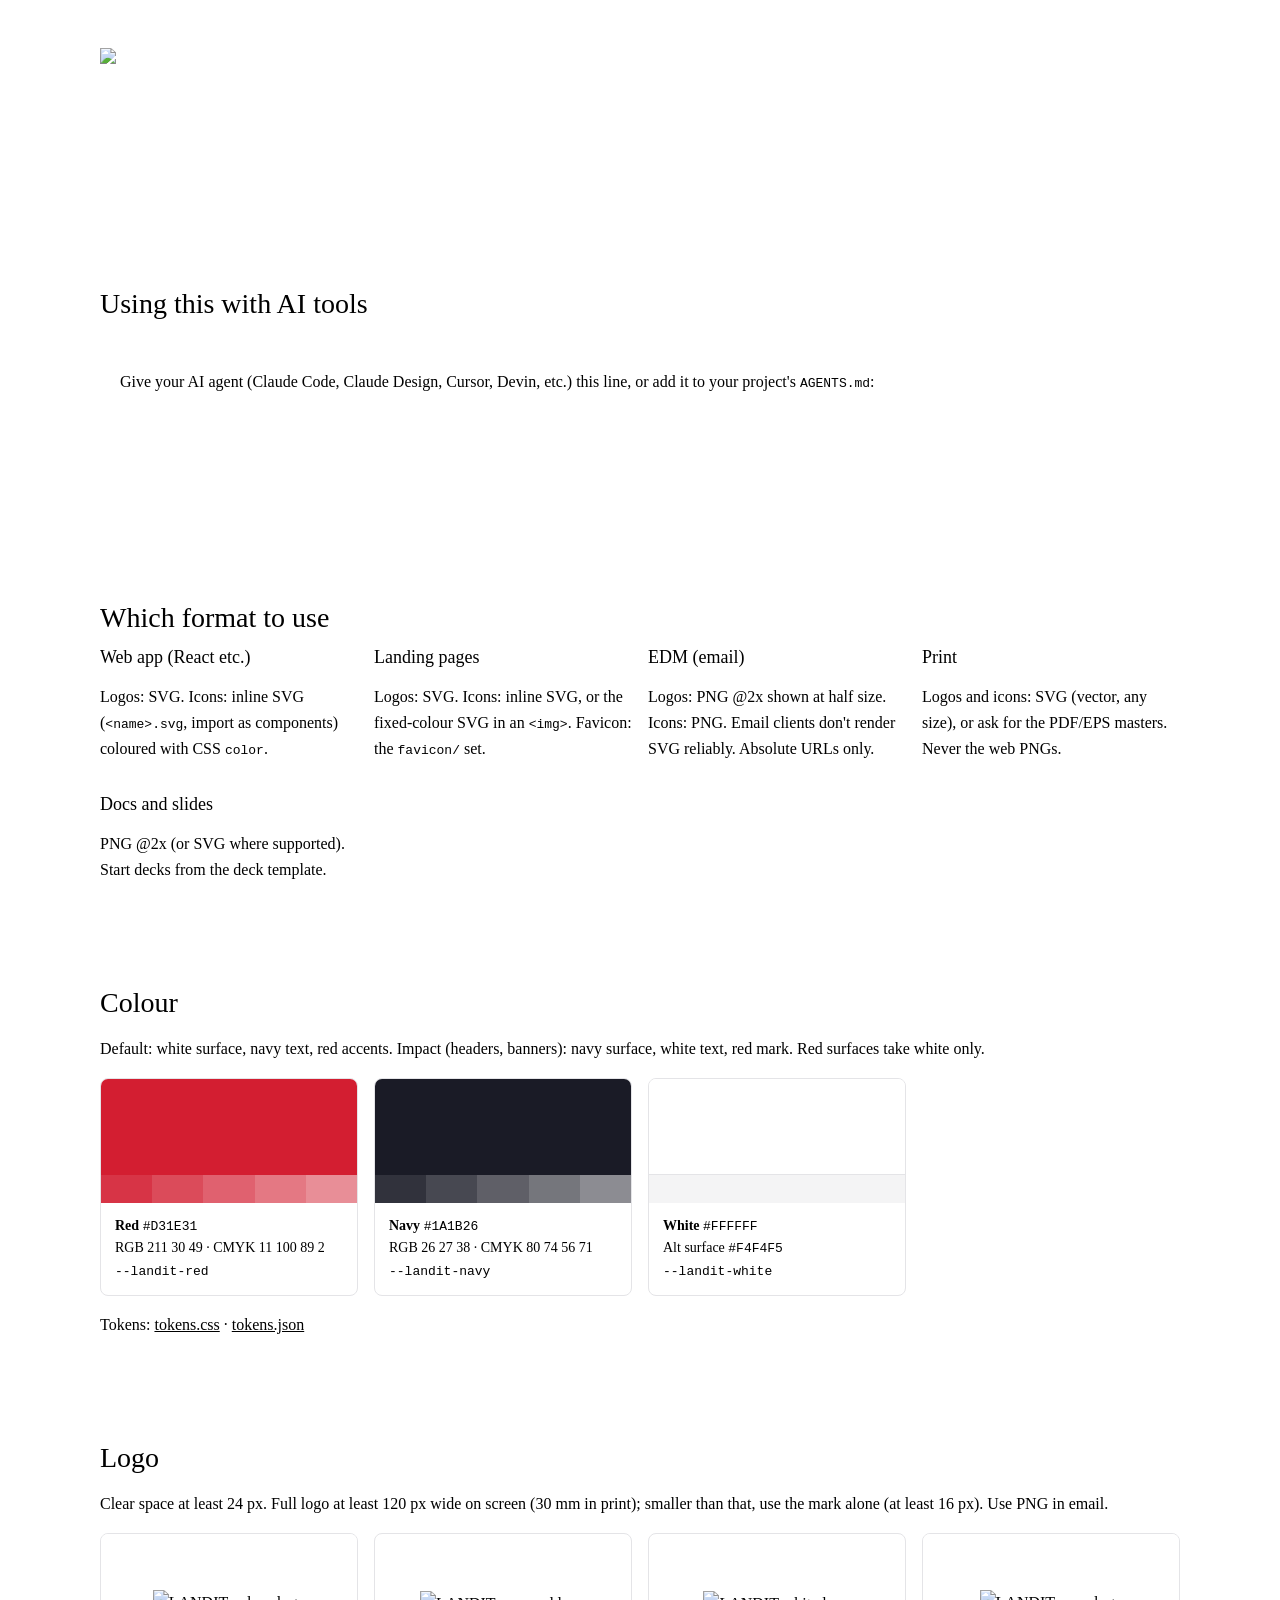
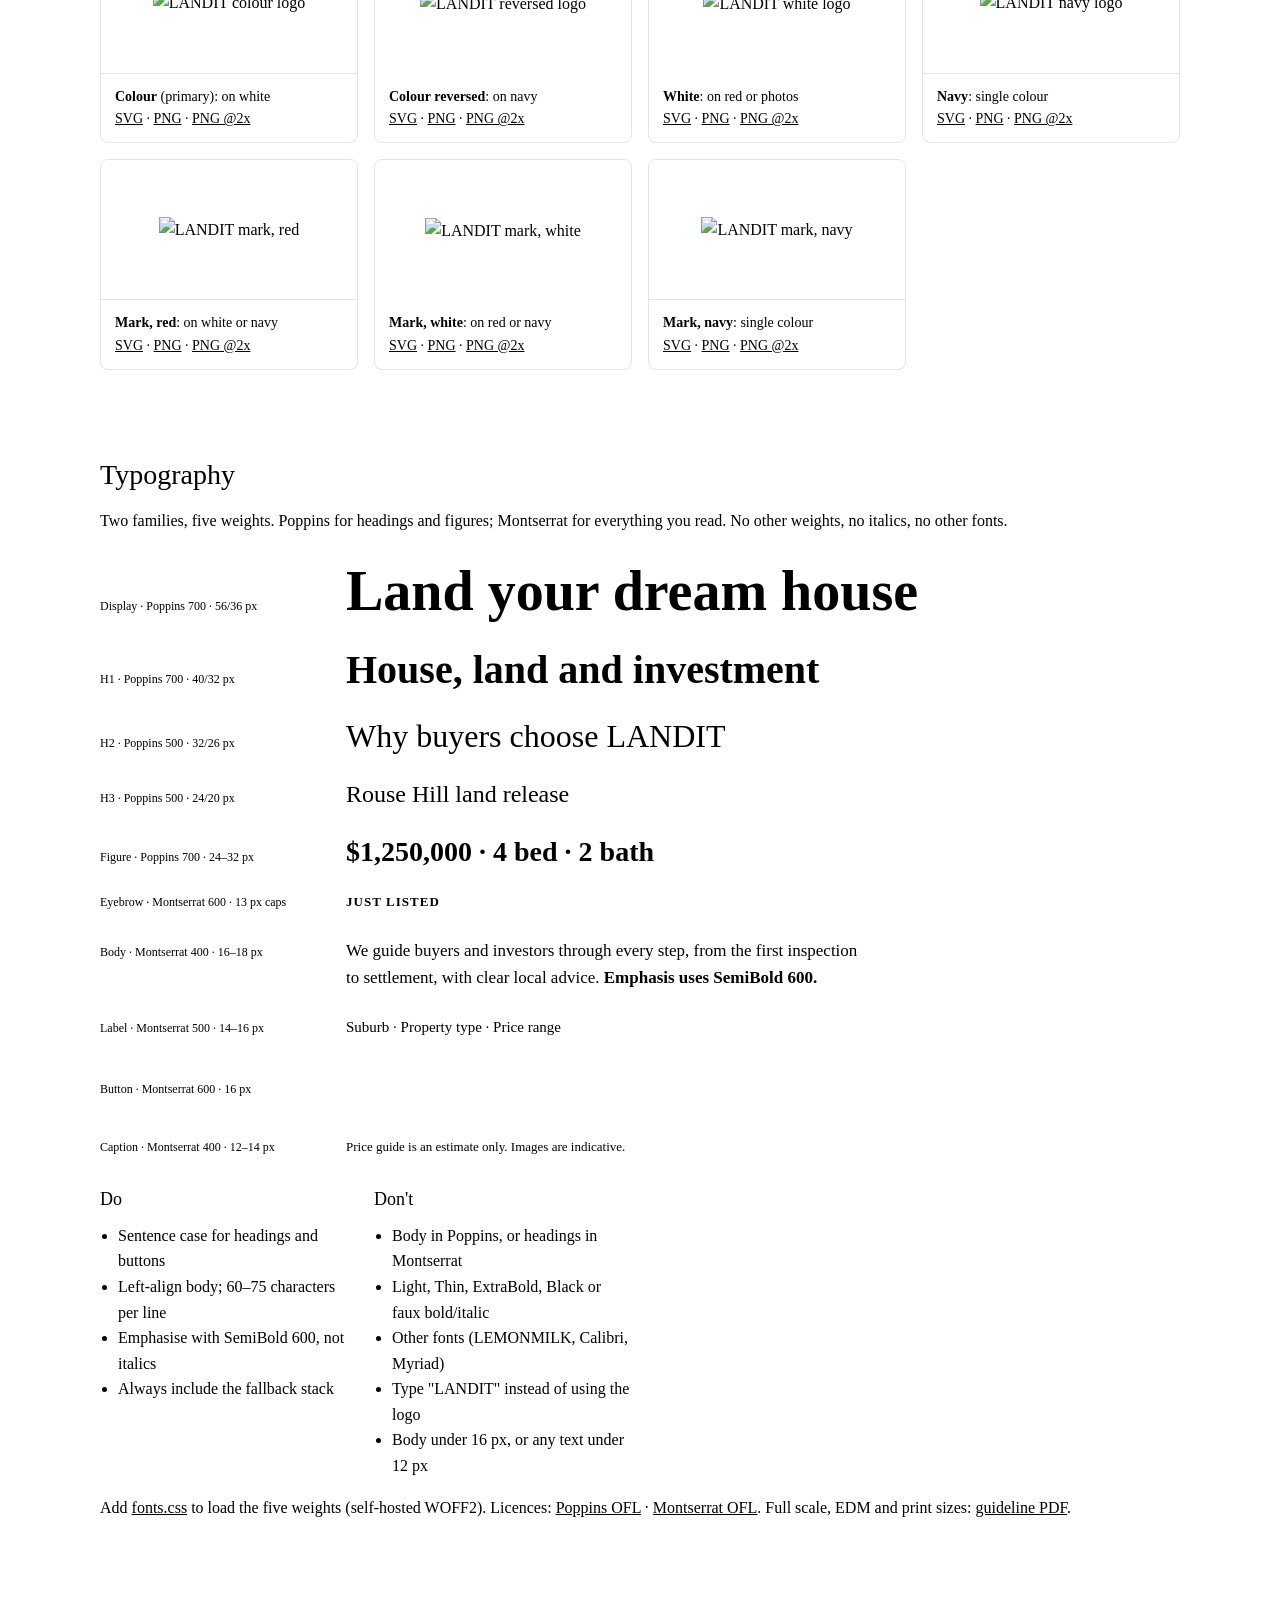
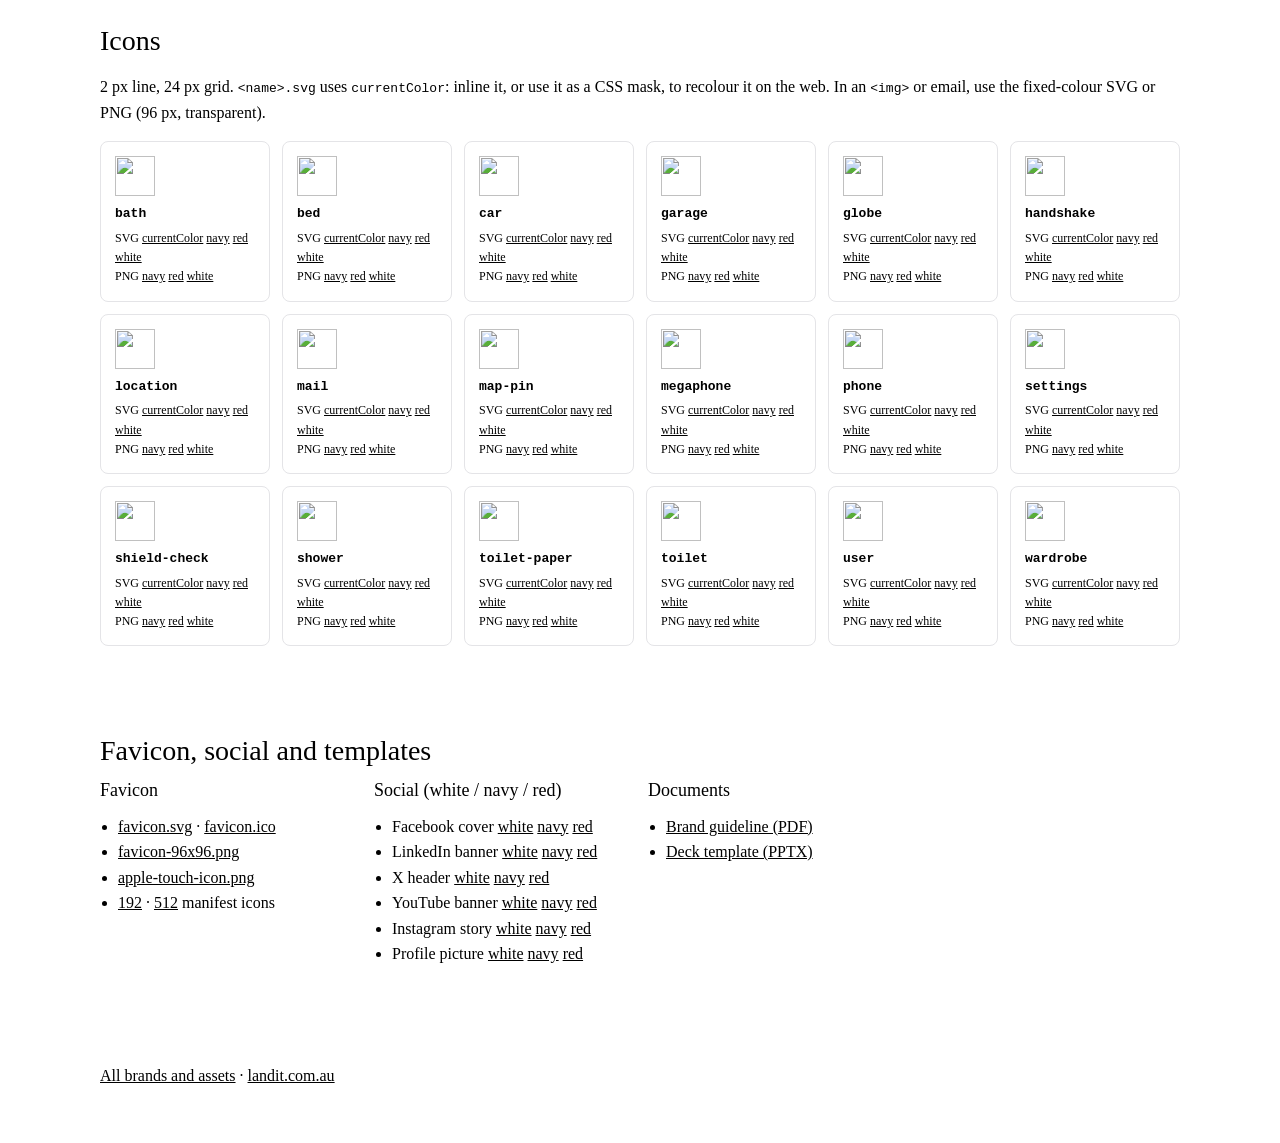
==== commit 60c8d7da: "GH-4: Slim landit-assets to a dumb static host; point docs at landit-brain Co-Authored-By: Devin AI " ====
--- a/brand/landit/index.html
+++ b/brand/landit/index.html
@@ -55,8 +55,7 @@
       <img src="https://asset.landit.com.au/brand/landit/logo/landit-logo-color-reversed.svg" alt="LANDIT" />
       <h1>Brand assets</h1>
       <p>Official, web-ready LANDIT logos, icons, fonts, colours and templates. Every link here is a permanent URL you can hotlink.
-        Rules for using them: <a href="https://asset.landit.com.au/brand/landit/AGENTS.md">brand guide (AGENTS.md)</a> ·
-        <a href="https://asset.landit.com.au/brand/landit/guideline/landit-brand-guideline.pdf">guideline PDF</a>.</p>
+        Rules for using them: <a href="https://asset.landit.com.au/brand/landit/guideline/landit-brand-guideline.pdf">brand guideline PDF</a>.</p>
     </div>
   </header>
 
@@ -65,8 +64,8 @@
       <h2>Using this with AI tools</h2>
       <div class="agents">
         <p>Give your AI agent (Claude Code, Claude Design, Cursor, Devin, etc.) this line, or add it to your project's <code>AGENTS.md</code>:</p>
-        <pre>Follow the LANDIT brand guide at https://asset.landit.com.au/brand/landit/AGENTS.md
-(index of all assets: https://asset.landit.com.au/llms.txt). Use the published asset URLs; don't redraw logos or icons.</pre>
+        <pre>Use the LANDIT brand assets at https://asset.landit.com.au/llms.txt
+(design tokens: https://asset.landit.com.au/brand/landit/tokens.css). Use the published asset URLs; don't redraw logos or icons.</pre>
       </div>
     </section>
 
@@ -138,7 +137,7 @@
         <div><h3>Do</h3><ul class="links"><li>Sentence case for headings and buttons</li><li>Left-align body; 60–75 characters per line</li><li>Emphasise with SemiBold 600, not italics</li><li>Always include the fallback stack</li></ul></div>
         <div><h3>Don't</h3><ul class="links"><li>Body in Poppins, or headings in Montserrat</li><li>Light, Thin, ExtraBold, Black or faux bold/italic</li><li>Other fonts (LEMONMILK, Calibri, Myriad)</li><li>Type "LANDIT" instead of using the logo</li><li>Body under 16 px, or any text under 12 px</li></ul></div>
       </div>
-      <p>Add <a href="https://asset.landit.com.au/brand/landit/fonts/fonts.css">fonts.css</a> to load the five weights (self-hosted WOFF2). Licences: <a href="https://asset.landit.com.au/brand/landit/fonts/OFL-poppins.txt">Poppins OFL</a> · <a href="https://asset.landit.com.au/brand/landit/fonts/OFL-montserrat.txt">Montserrat OFL</a>. Full scale, EDM and print sizes: <a href="https://asset.landit.com.au/brand/landit/AGENTS.md">brand guide</a>.</p>
+      <p>Add <a href="https://asset.landit.com.au/brand/landit/fonts/fonts.css">fonts.css</a> to load the five weights (self-hosted WOFF2). Licences: <a href="https://asset.landit.com.au/brand/landit/fonts/OFL-poppins.txt">Poppins OFL</a> · <a href="https://asset.landit.com.au/brand/landit/fonts/OFL-montserrat.txt">Montserrat OFL</a>. Full scale, EDM and print sizes: <a href="https://asset.landit.com.au/brand/landit/guideline/landit-brand-guideline.pdf">guideline PDF</a>.</p>
     </section>
 
     <section>
